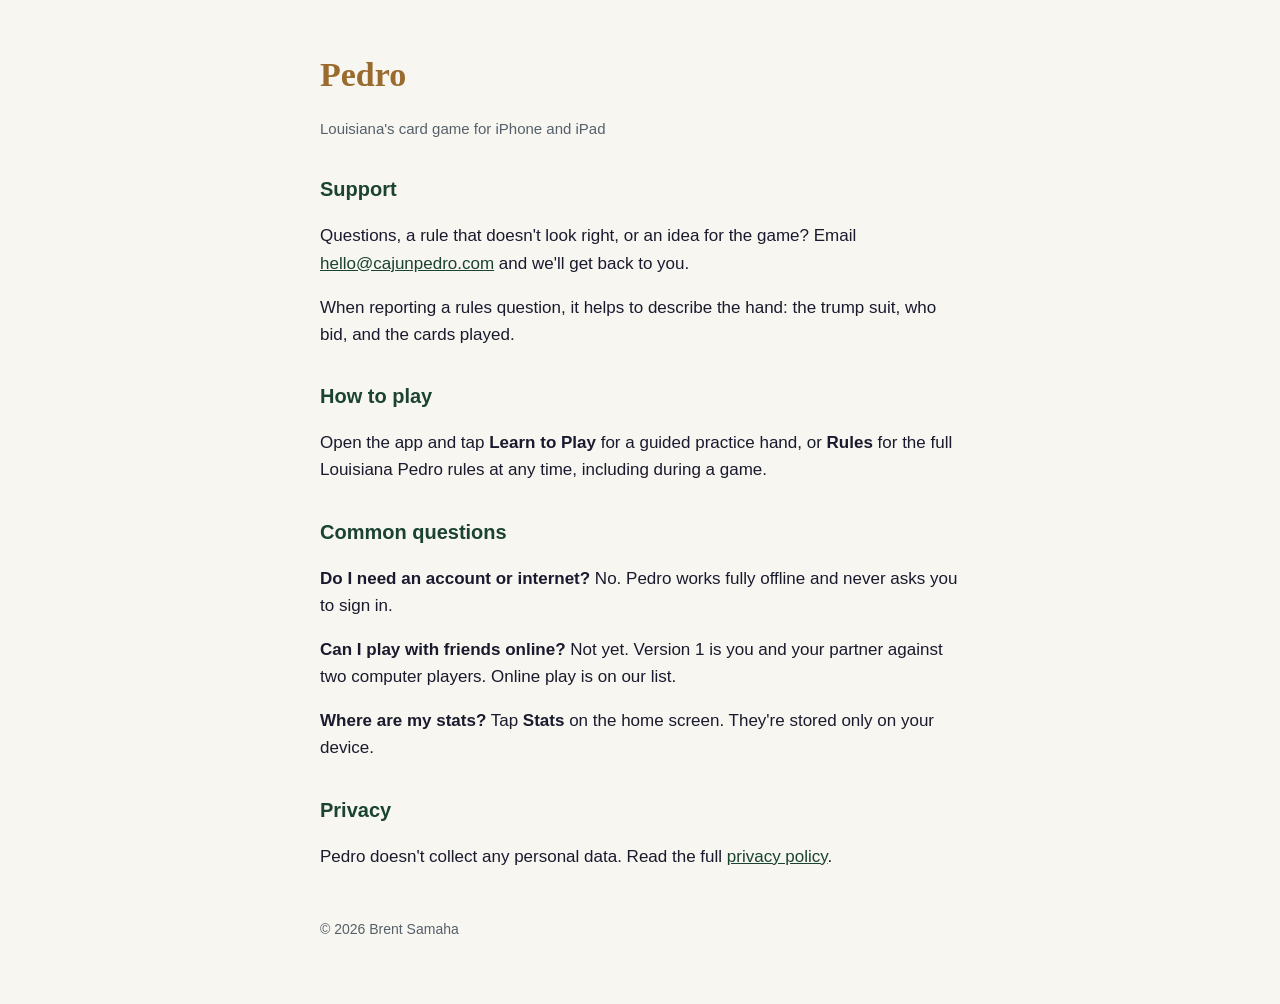
==== index.html @ a46e45fe "Support page and privacy policy for Pedro: Louisiana Card Game Co-Authored-By: Claude Opus 5.5 <nore" ====
<!doctype html>
<html lang="en"><head><meta charset="utf-8"><meta name="viewport" content="width=device-width,initial-scale=1">
<title>Pedro: Louisiana Card Game — Support</title><link rel="stylesheet" href="style.css"></head>
<body><main>
<h1>Pedro</h1>
<p class="muted">Louisiana's card game for iPhone and iPad</p>

<h2>Support</h2>
<p>Questions, a rule that doesn't look right, or an idea for the game? Email <a href="mailto:hello@cajunpedro.com">hello@cajunpedro.com</a> and we'll get back to you.</p>
<p>When reporting a rules question, it helps to describe the hand: the trump suit, who bid, and the cards played.</p>

<h2>How to play</h2>
<p>Open the app and tap <strong>Learn to Play</strong> for a guided practice hand, or <strong>Rules</strong> for the full Louisiana Pedro rules at any time, including during a game.</p>

<h2>Common questions</h2>
<p><strong>Do I need an account or internet?</strong> No. Pedro works fully offline and never asks you to sign in.</p>
<p><strong>Can I play with friends online?</strong> Not yet. Version 1 is you and your partner against two computer players. Online play is on our list.</p>
<p><strong>Where are my stats?</strong> Tap <strong>Stats</strong> on the home screen. They're stored only on your device.</p>

<h2>Privacy</h2>
<p>Pedro doesn't collect any personal data. Read the full <a href="privacy/">privacy policy</a>.</p>

<footer>© 2026 Brent Samaha</footer>
</main></body></html>
---- style.css ----
:root{--bg:#F8F6F0;--ink:#1A1A2E;--muted:#55606A;--accent:#1B4332;--gold:#9A6B2E}
@media (prefers-color-scheme: dark){:root{--bg:#10201A;--ink:#F1EEE6;--muted:#B8C2BC;--accent:#8FD3A8;--gold:#D4A574}}
*{box-sizing:border-box}body{margin:0;background:var(--bg);color:var(--ink);font:17px/1.6 -apple-system,BlinkMacSystemFont,"Segoe UI",sans-serif}
main{max-width:680px;margin:0 auto;padding:48px 20px 64px}h1{font-family:Georgia,serif;color:var(--gold);font-size:34px;margin:0 0 4px}
h2{font-size:20px;margin:32px 0 8px;color:var(--accent)}p,li{color:var(--ink)}.muted{color:var(--muted);font-size:15px}a{color:var(--accent)}
footer{margin-top:48px;color:var(--muted);font-size:14px}
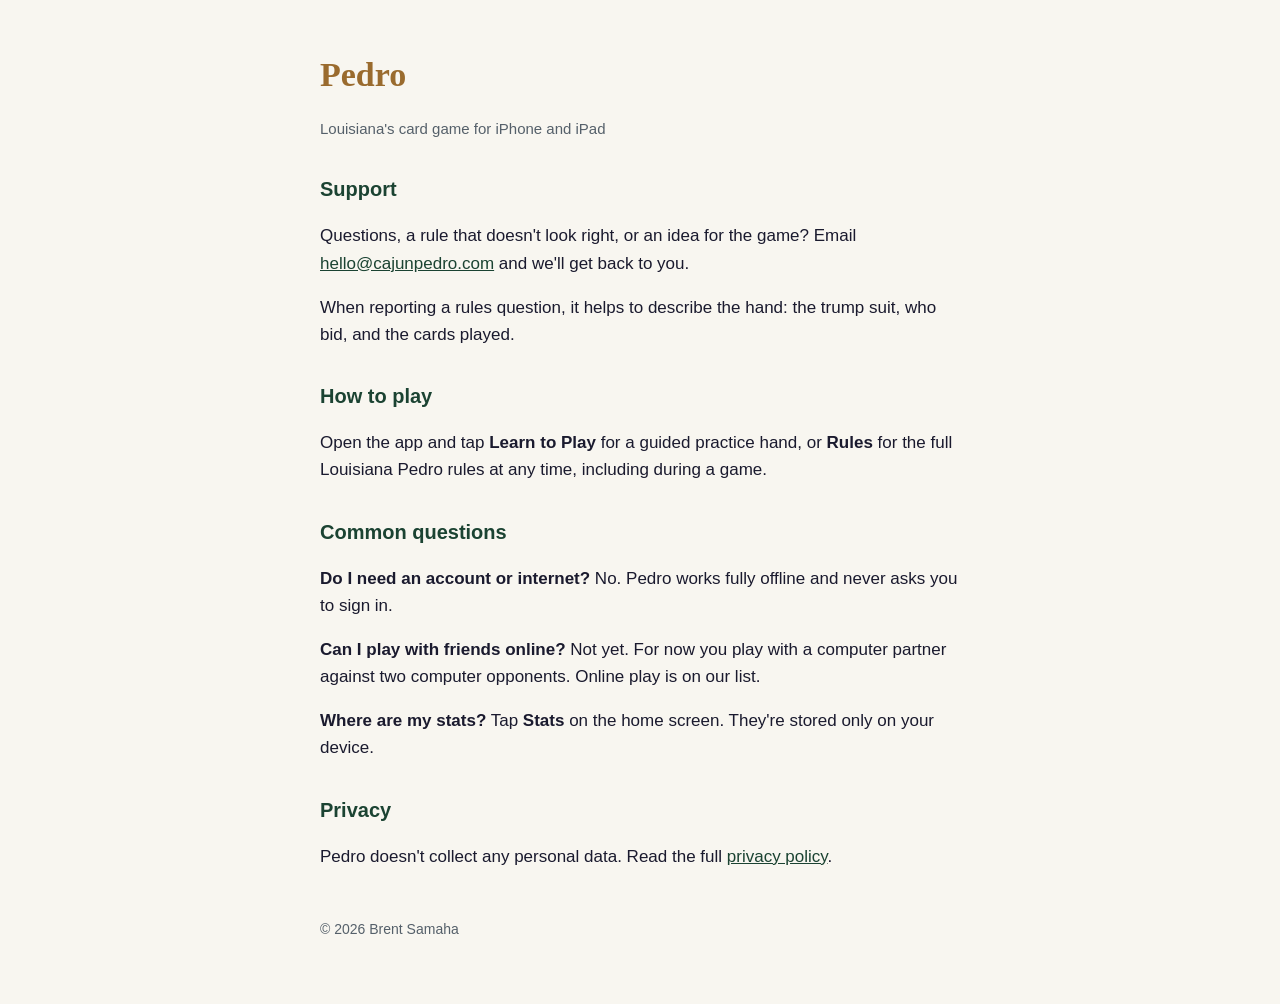
==== commit 9795fc39: "Support page: your partner is a computer player too Co-Authored-By: Claude Opus 5.5 <noreply@anthrop" ====
--- a/index.html
+++ b/index.html
@@ -14,7 +14,7 @@
 
 <h2>Common questions</h2>
 <p><strong>Do I need an account or internet?</strong> No. Pedro works fully offline and never asks you to sign in.</p>
-<p><strong>Can I play with friends online?</strong> Not yet. Version 1 is you and your partner against two computer players. Online play is on our list.</p>
+<p><strong>Can I play with friends online?</strong> Not yet. For now you play with a computer partner against two computer opponents. Online play is on our list.</p>
 <p><strong>Where are my stats?</strong> Tap <strong>Stats</strong> on the home screen. They're stored only on your device.</p>
 
 <h2>Privacy</h2>
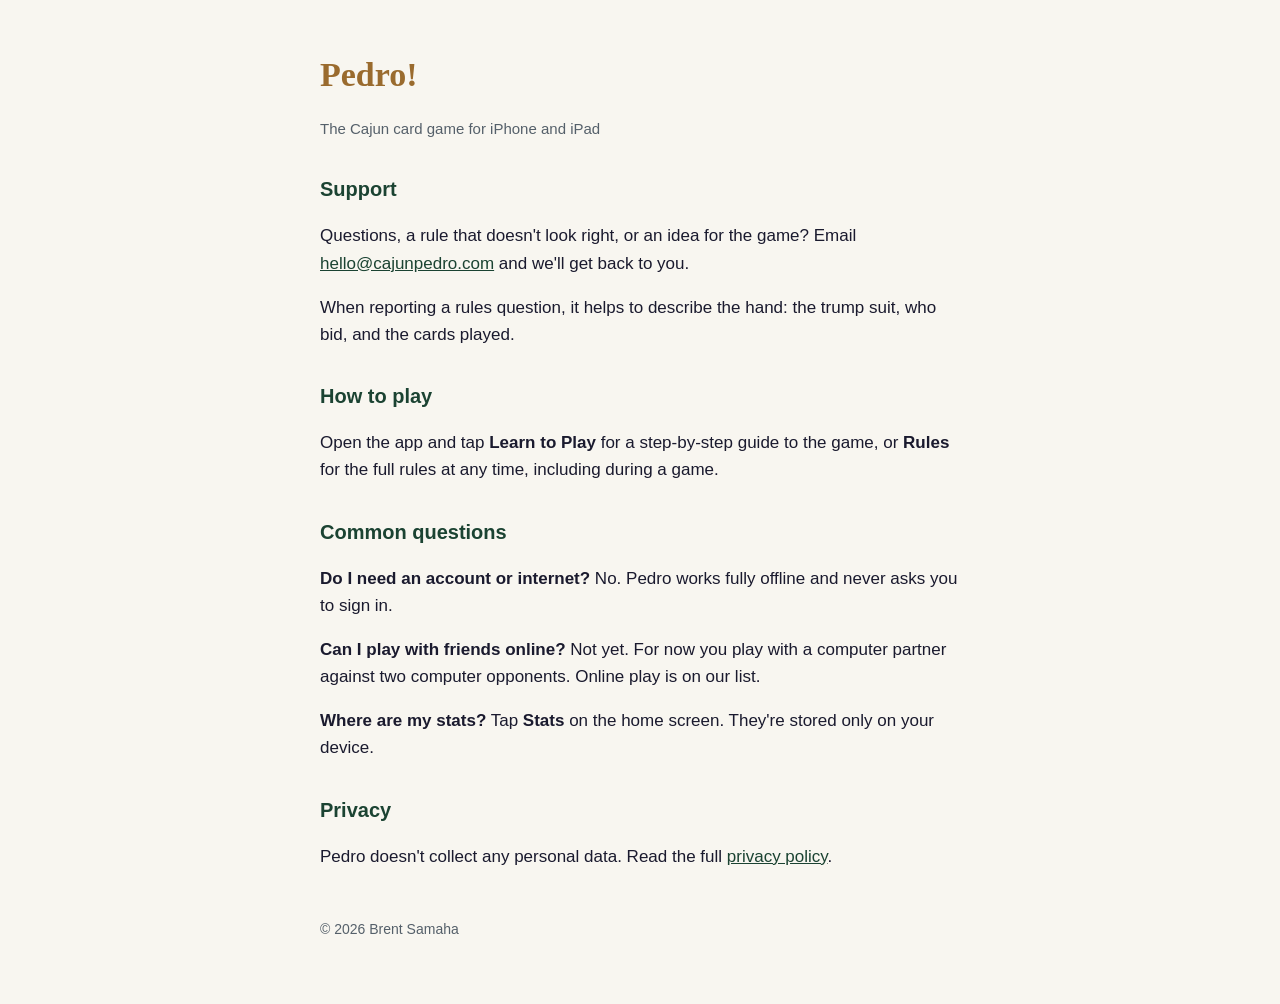
==== commit be6982ef: "Use the App Store name Pedro! and current tutorial wording Co-Authored-By: Claude Opus 5.5 <noreply@" ====
--- a/index.html
+++ b/index.html
@@ -1,16 +1,16 @@
 <!doctype html>
 <html lang="en"><head><meta charset="utf-8"><meta name="viewport" content="width=device-width,initial-scale=1">
-<title>Pedro: Louisiana Card Game — Support</title><link rel="stylesheet" href="style.css"></head>
+<title>Pedro! — Support</title><link rel="stylesheet" href="style.css"></head>
 <body><main>
-<h1>Pedro</h1>
-<p class="muted">Louisiana's card game for iPhone and iPad</p>
+<h1>Pedro!</h1>
+<p class="muted">The Cajun card game for iPhone and iPad</p>
 
 <h2>Support</h2>
 <p>Questions, a rule that doesn't look right, or an idea for the game? Email <a href="mailto:hello@cajunpedro.com">hello@cajunpedro.com</a> and we'll get back to you.</p>
 <p>When reporting a rules question, it helps to describe the hand: the trump suit, who bid, and the cards played.</p>
 
 <h2>How to play</h2>
-<p>Open the app and tap <strong>Learn to Play</strong> for a guided practice hand, or <strong>Rules</strong> for the full Louisiana Pedro rules at any time, including during a game.</p>
+<p>Open the app and tap <strong>Learn to Play</strong> for a step-by-step guide to the game, or <strong>Rules</strong> for the full rules at any time, including during a game.</p>
 
 <h2>Common questions</h2>
 <p><strong>Do I need an account or internet?</strong> No. Pedro works fully offline and never asks you to sign in.</p>
